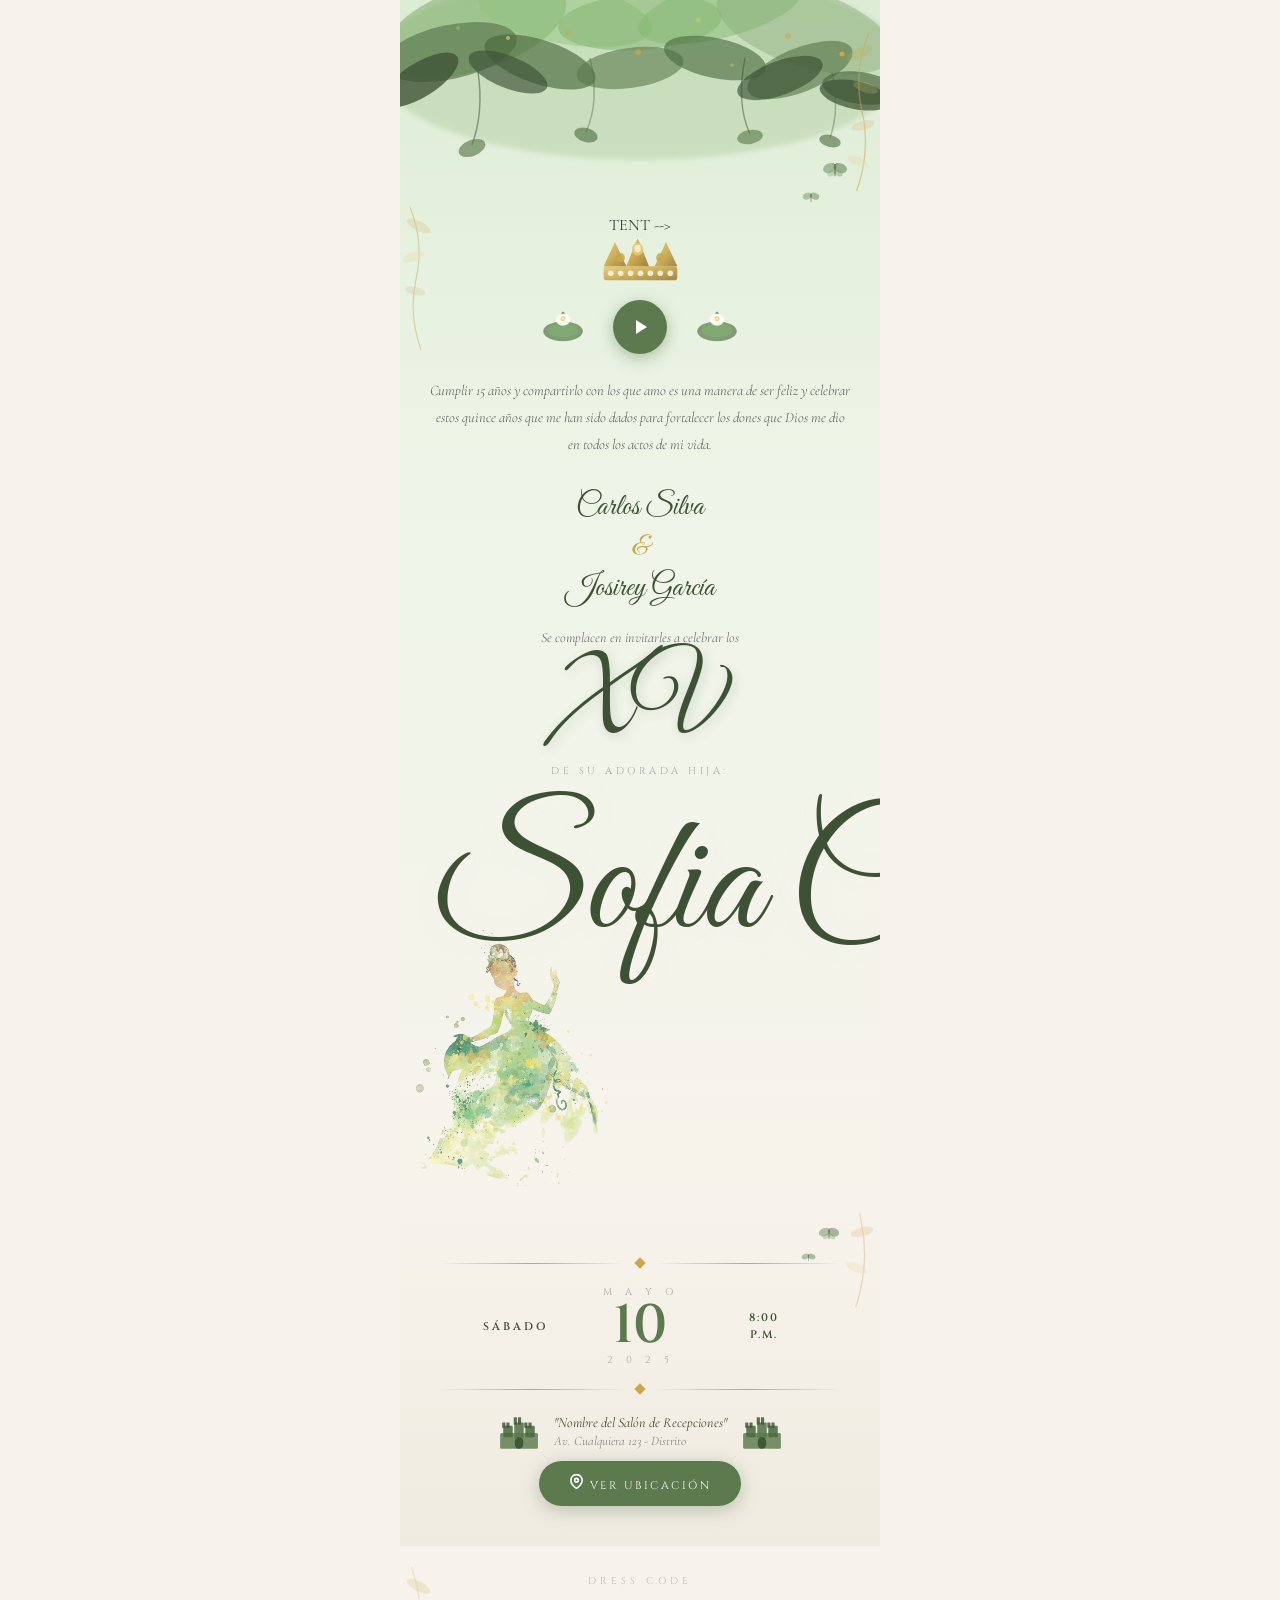
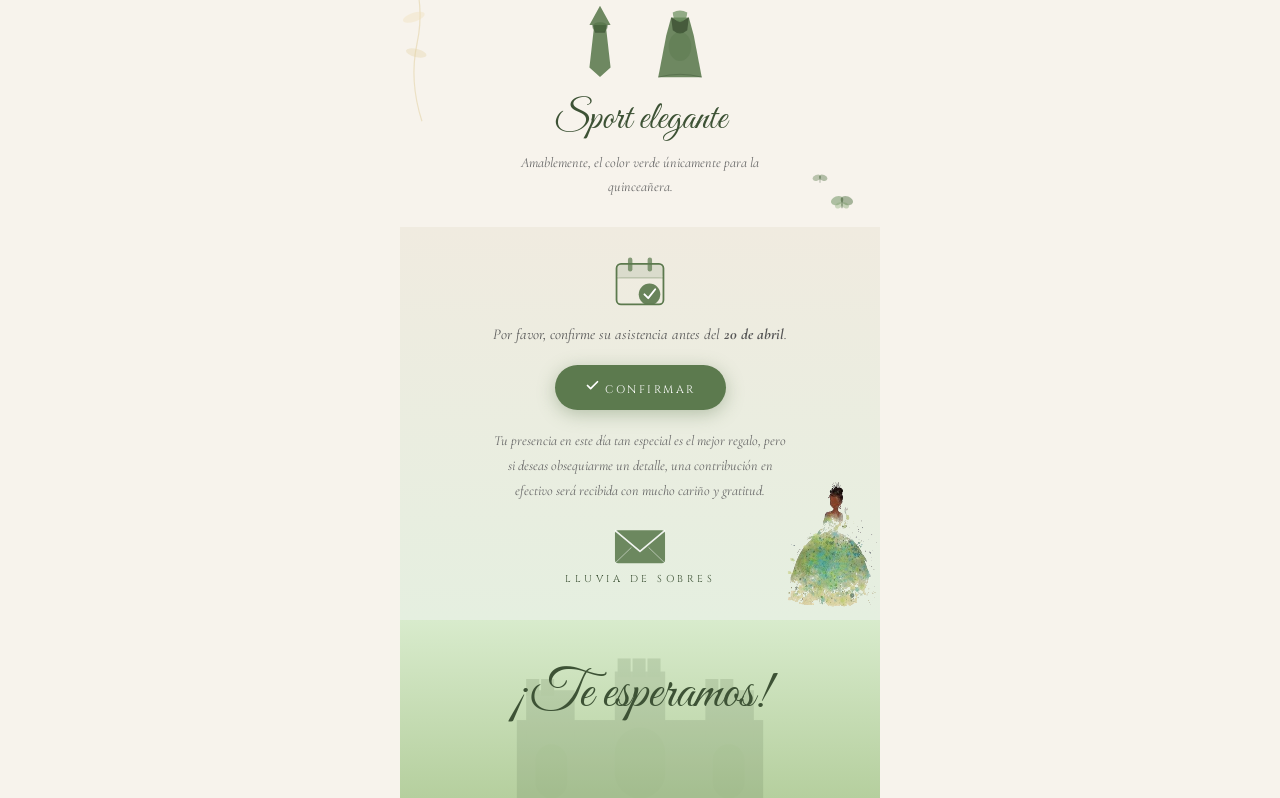
==== index.html @ 92b404f1 "Add files via upload" ====
<!DOCTYPE html>
<html lang="es">
<head>
<meta charset="UTF-8">
<meta name="viewport" content="width=device-width, initial-scale=1.0">
<title>XV Años - Sofia Carlotta</title>
<link href="https://fonts.googleapis.com/css2?family=Great+Vibes&family=Cormorant+Garamond:ital,wght@0,300;0,400;1,300&family=Cinzel:wght@400;600&display=swap" rel="stylesheet">
<style>
  * { margin: 0; padding: 0; box-sizing: border-box; }
  :root {
    --green: #5C7A4E;
    --green-dark: #3d5235;
    --green-mid: #6B8F5E;
    --cream: #F7F3EC;
    --gold: #C9A84C;
    --gold-light: #e8c97a;
    --text: #3a3a3a;
  }
  body {
    background: var(--cream);
    font-family: 'Cormorant Garamond', serif;
    color: var(--text);
    max-width: 480px;
    margin: 0 auto;
    overflow-x: hidden;
  }
  @keyframes float {
    0%, 100% { transform: translateY(0px); }
    50% { transform: translateY(-8px); }
  }
  @keyframes floatSlow {
    0%, 100% { transform: translateY(0px) rotate(-1deg); }
    50% { transform: translateY(-10px) rotate(1deg); }
  }
  @keyframes flutter {
    0%, 100% { transform: rotate(-8deg) translateY(0); }
    50% { transform: rotate(8deg) translateY(-5px); }
  }
  @keyframes fadeUp {
    from { opacity: 0; transform: translateY(18px); }
    to { opacity: 1; transform: translateY(0); }
  }

  .hero {
    position: relative;
    text-align: center;
    padding-bottom: 180px;
    background: linear-gradient(180deg, #ddecd4 0%, #eef5e8 40%, var(--cream) 100%);
    overflow: hidden;
  }
  .top-leaves { width: 100%; display: block; }
  .hero-content {
    padding: 0 30px 40px 30px;
    animation: fadeUp 1s ease both;
    text-align: center;
    position: relative;
    z-index: 10;
  }
  .crown-wrap {
    width: 85px;
    margin: 0 auto 14px;
    display: block;
    animation: float 3s ease-in-out infinite;
  }
  .play-row {
    display: flex;
    align-items: center;
    justify-content: center;
    gap: 28px;
    margin-bottom: 24px;
  }
  .play-btn {
    width: 54px; height: 54px;
    background: var(--green);
    border-radius: 50%;
    display: flex;
    align-items: center;
    justify-content: center;
    box-shadow: 0 4px 16px rgba(92,122,78,0.45);
    cursor: pointer;
    flex-shrink: 0;
  }
  .lily-pad { width: 44px; }
  .quote-text {
    font-size: 14.5px;
    font-style: italic;
    color: #5a5a5a;
    line-height: 1.85;
    margin-bottom: 28px;
    font-weight: 300;
  }
  .parents-name {
    font-family: 'Great Vibes', cursive;
    font-size: 30px;
    color: var(--green-dark);
    line-height: 1.4;
  }
  .ampersand {
    font-family: 'Great Vibes', cursive;
    font-size: 28px;
    color: var(--gold);
    display: block;
    margin: 2px 0;
  }
  .invite-sub {
    font-size: 14px;
    font-style: italic;
    color: #777;
    margin: 20px 0 8px;
  }
  .xv-text {
    font-family: 'Great Vibes', cursive;
    font-size: 96px;
    color: var(--green-dark);
    line-height: 1;
    text-shadow: 2px 3px 12px rgba(61,82,53,0.18);
  }
  .adorada {
    font-family: 'Cinzel', serif;
    font-size: 10px;
    letter-spacing: 3.5px;
    color: #aaa;
    margin: 14px 0 6px;
    text-transform: uppercase;
    position: relative;
    z-index: 10;
  }
  .main-name {
    font-family: 'Great Vibes', cursive;
    font-size: 13vw;
    color: var(--green-dark);
    text-shadow: 2px 2px 0px rgba(247,243,236,0.8), 0px 0px 20px rgba(247,243,236,0.9);
    white-space: nowrap;
    text-align: center;
    display: block;
    width: 100%;
    margin-top: 5px;
    position: relative;
    z-index: 10;
  }

  /* Tiana positioned left in hero */
  .tiana-hero {
    position: absolute;
    left: -20px;
    bottom: -10px;
    width: 260px;
    animation: floatSlow 5s ease-in-out infinite;
    z-index: 1;
    pointer-events: none;
    opacity: 0.65;
  }
  /* Gold branch decorations */
  .branch-r {
    position: absolute;
    right: 0; top: 50%;
    transform: translateY(-50%);
    width: 72px;
    opacity: 0.5;
    pointer-events: none;
  }
  .branch-l {
    position: absolute;
    left: 0; top: 38%;
    width: 65px;
    opacity: 0.45;
    transform: scaleX(-1);
    pointer-events: none;
  }
  .butterfly-deco {
    position: absolute;
    pointer-events: none;
  }

  /* DIVIDER */
  .divider {
    display: flex; align-items: center; gap: 10px;
    margin: 18px 0;
  }
  .div-line {
    flex: 1; height: 1px;
    background: linear-gradient(to right, transparent, var(--gold), transparent);
  }
  .div-diamond {
    width: 8px; height: 8px;
    background: var(--gold);
    transform: rotate(45deg);
    flex-shrink: 0;
  }

  /* DATE */
  .date-section {
    background: linear-gradient(180deg, var(--cream) 0%, #f0ebe0 100%);
    padding: 28px 38px;
    text-align: center;
    position: relative;
    overflow: hidden;
  }
  .date-grid {
    display: grid;
    grid-template-columns: 1fr auto 1fr;
    align-items: center;
    gap: 8px;
    margin: 16px 0;
  }
  .date-label {
    font-family: 'Cinzel', serif;
    font-size: 11px; letter-spacing: 3px;
    color: var(--green-dark); font-weight: 600;
  }
  .date-center { text-align: center; }
  .date-small {
    font-family: 'Cinzel', serif;
    font-size: 10px; letter-spacing: 5px; color: #aaa;
  }
  .date-big {
    font-family: 'Cinzel', serif;
    font-size: 54px; color: var(--green); font-weight: 600; line-height: 1;
  }
  .date-time {
    font-family: 'Cinzel', serif;
    font-size: 11px; letter-spacing: 2px;
    color: var(--green-dark); font-weight: 600; line-height: 1.6;
  }
  .venue-row {
    display: flex; align-items: center;
    justify-content: center; gap: 14px;
    margin: 16px 0 12px;
  }
  .castle-ico { width: 42px; flex-shrink: 0; }
  .venue-name {
    font-size: 14px; color: var(--green-dark);
    font-style: italic; line-height: 1.5; text-align: left;
  }
  .venue-addr {
    font-size: 13px; color: #888;
    font-style: italic; text-align: left;
  }
  .btn {
    display: inline-flex; align-items: center; gap: 8px;
    background: var(--green); color: white;
    padding: 13px 30px; border-radius: 50px;
    font-family: 'Cinzel', serif;
    font-size: 11px; letter-spacing: 2.5px;
    margin: 12px auto; cursor: pointer;
    box-shadow: 0 4px 18px rgba(92,122,78,0.38);
    transition: all 0.3s; border: none;
    text-decoration: none; display: block;
    width: fit-content;
  }
  .btn:hover { background: var(--green-dark); transform: translateY(-2px); }

  /* DRESS */
  .dress-section {
    padding: 28px 40px; text-align: center;
    background: var(--cream); position: relative; overflow: hidden;
  }
  .dress-label {
    font-family: 'Cinzel', serif;
    font-size: 10px; letter-spacing: 4px; color: #bbb; margin-bottom: 14px;
  }
  .dress-icons-row {
    display: flex; justify-content: center; gap: 30px; margin: 12px 0;
  }
  .dress-ico { width: 50px; }
  .dress-style {
    font-family: 'Great Vibes', cursive;
    font-size: 38px; color: var(--green-dark); margin: 8px 0;
  }
  .dress-note {
    font-size: 14px; font-style: italic; color: #666;
    line-height: 1.7; max-width: 280px; margin: 0 auto;
  }

  /* CONFIRM */
  .confirm-section {
    padding: 28px 40px; text-align: center;
    background: linear-gradient(180deg, #f0ebe0 0%, #e5efe0 100%);
    position: relative; overflow: hidden;
  }
  .cal-ico { width: 52px; margin: 0 auto 14px; display: block; }
  .confirm-text {
    font-size: 15px; font-style: italic; color: #555;
    line-height: 1.75; margin-bottom: 18px;
  }
  .gift-text {
    font-size: 14px; font-style: italic; color: #666;
    line-height: 1.8; max-width: 300px; margin: 18px auto 22px;
  }
  .env-ico { width: 54px; margin: 0 auto 6px; display: block; }
  .lluvia-label {
    font-family: 'Cinzel', serif;
    font-size: 10px; letter-spacing: 3.5px; color: var(--green-dark); margin-bottom: 6px;
  }

  /* FOOTER */
  .footer {
    background: linear-gradient(180deg, #d8ebcc 0%, #b5cf9e 100%);
    padding: 40px 35px 70px;
    text-align: center; position: relative; overflow: hidden;
  }
  .te-esp {
    font-family: 'Great Vibes', cursive;
    font-size: 54px; color: var(--green-dark);
    position: relative; z-index: 2;
  }
  .castle-footer {
    position: absolute; bottom: 0; left: 50%;
    transform: translateX(-50%);
    width: 280px; opacity: 0.13;
  }
</style>
</head>
<body>
  <!-- BACKGROUND MUSIC -->
  <audio id="bgMusic" loop>
    <source src="[data-uri]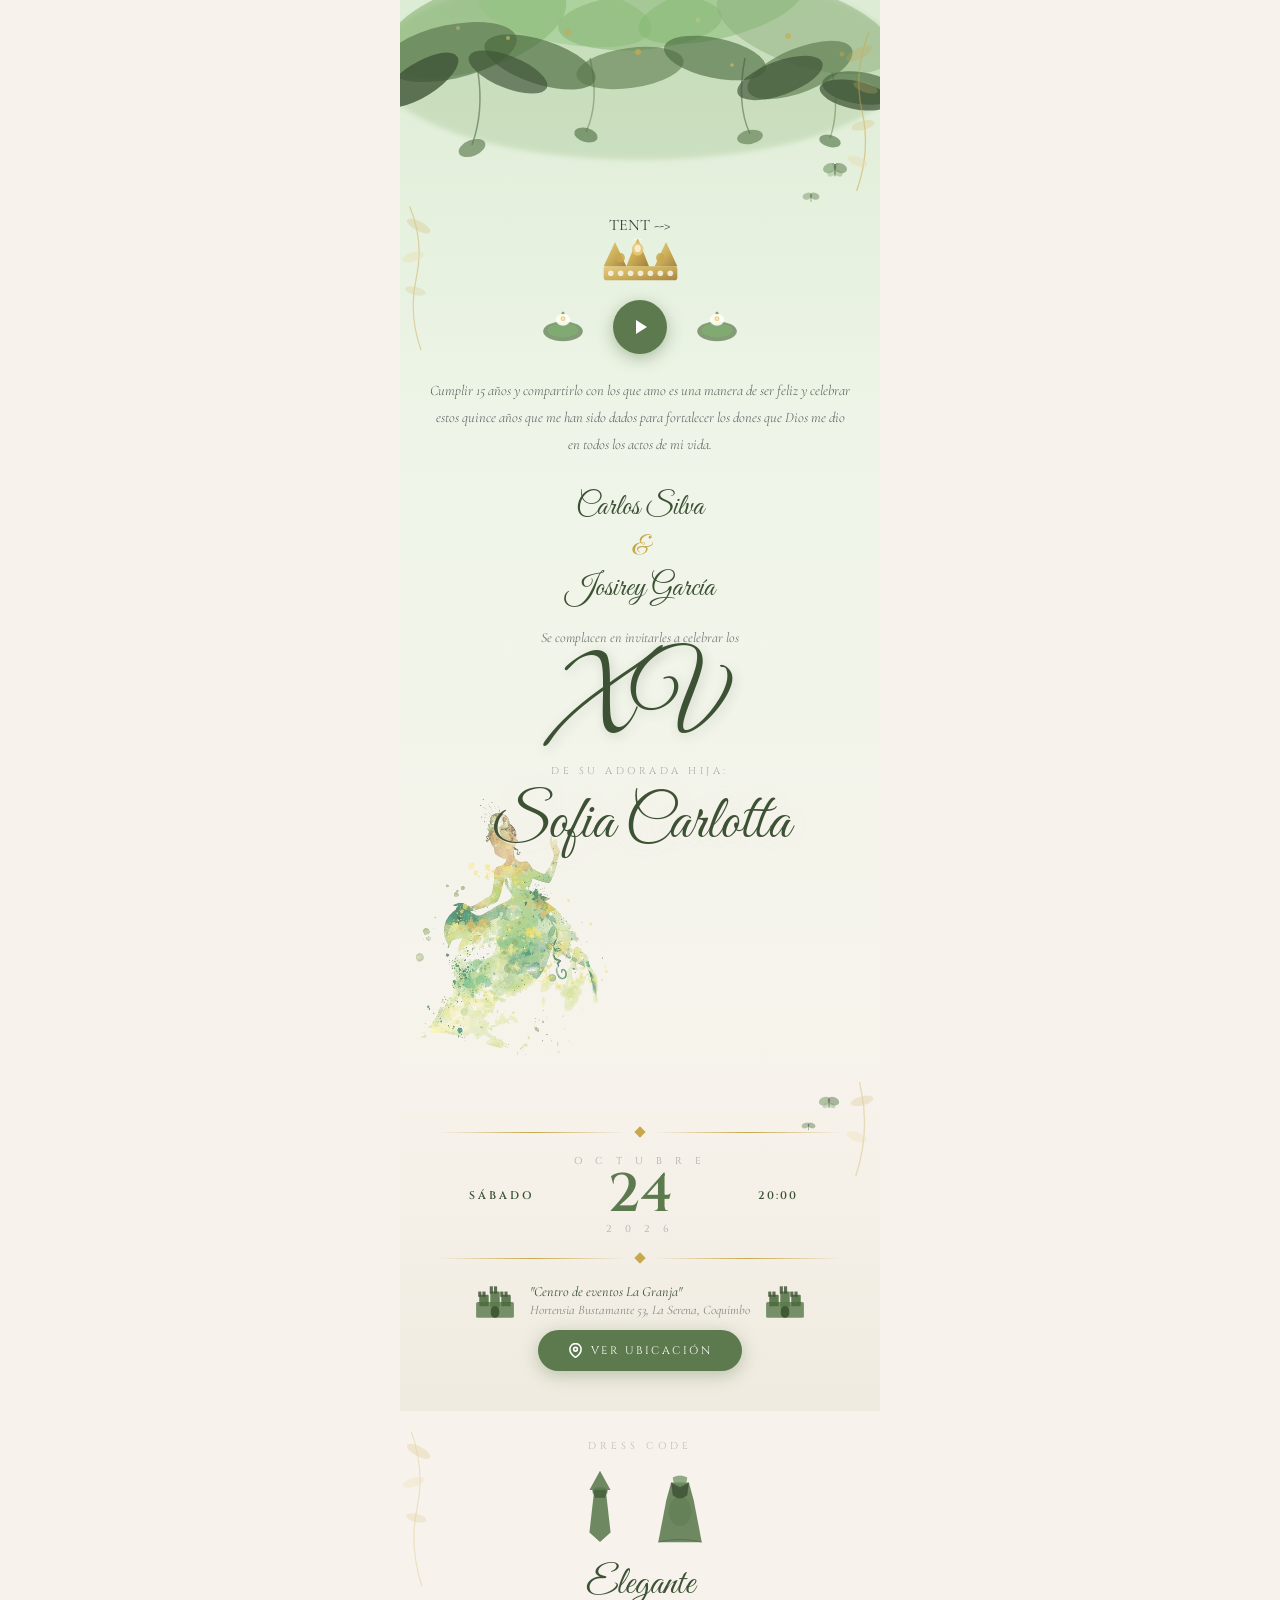
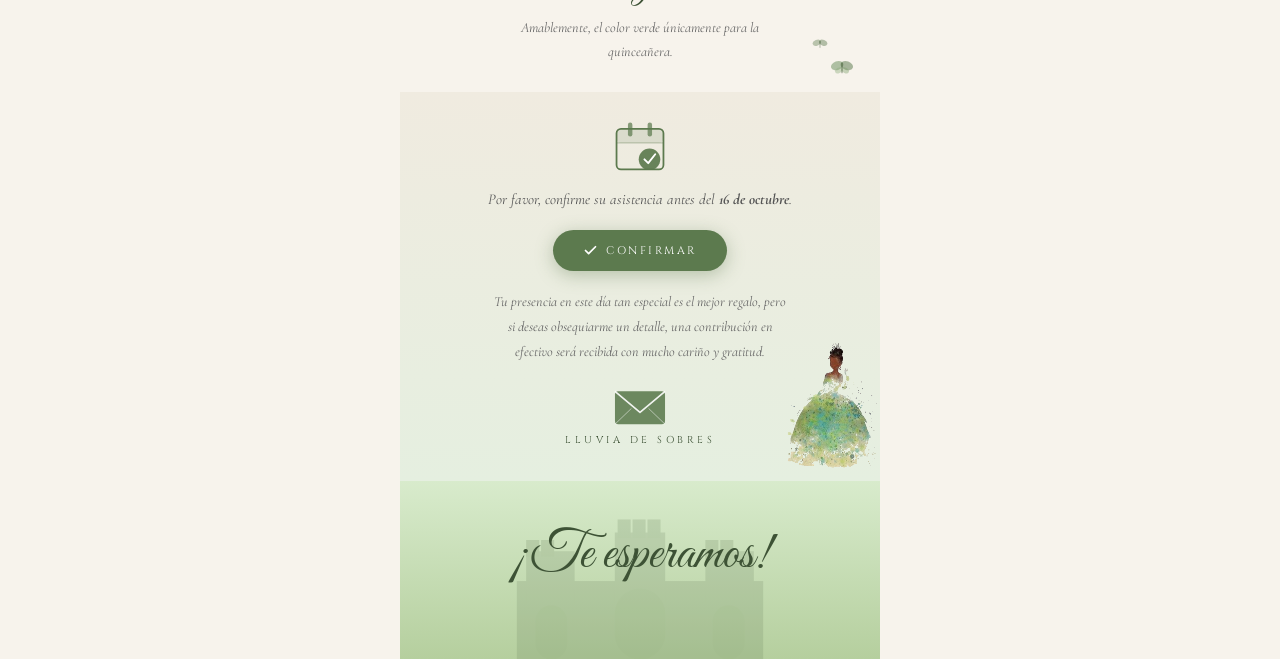
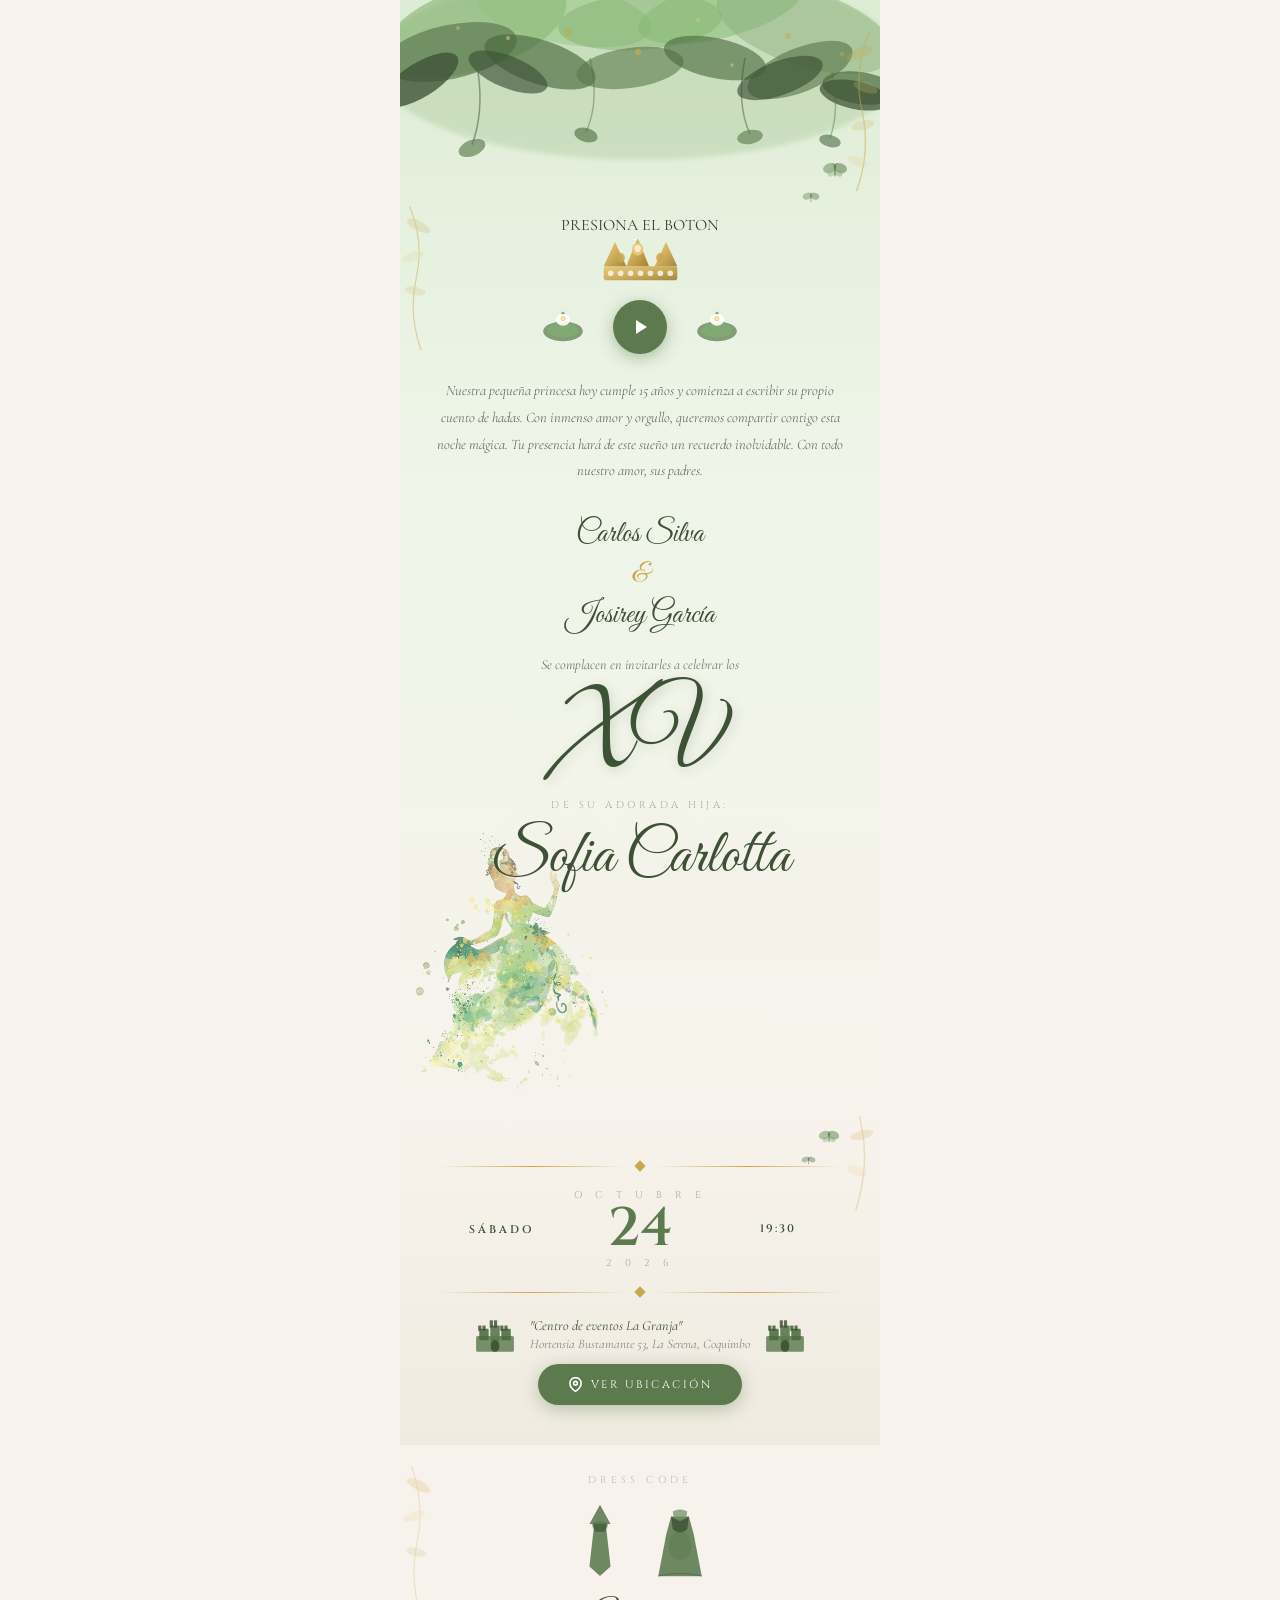
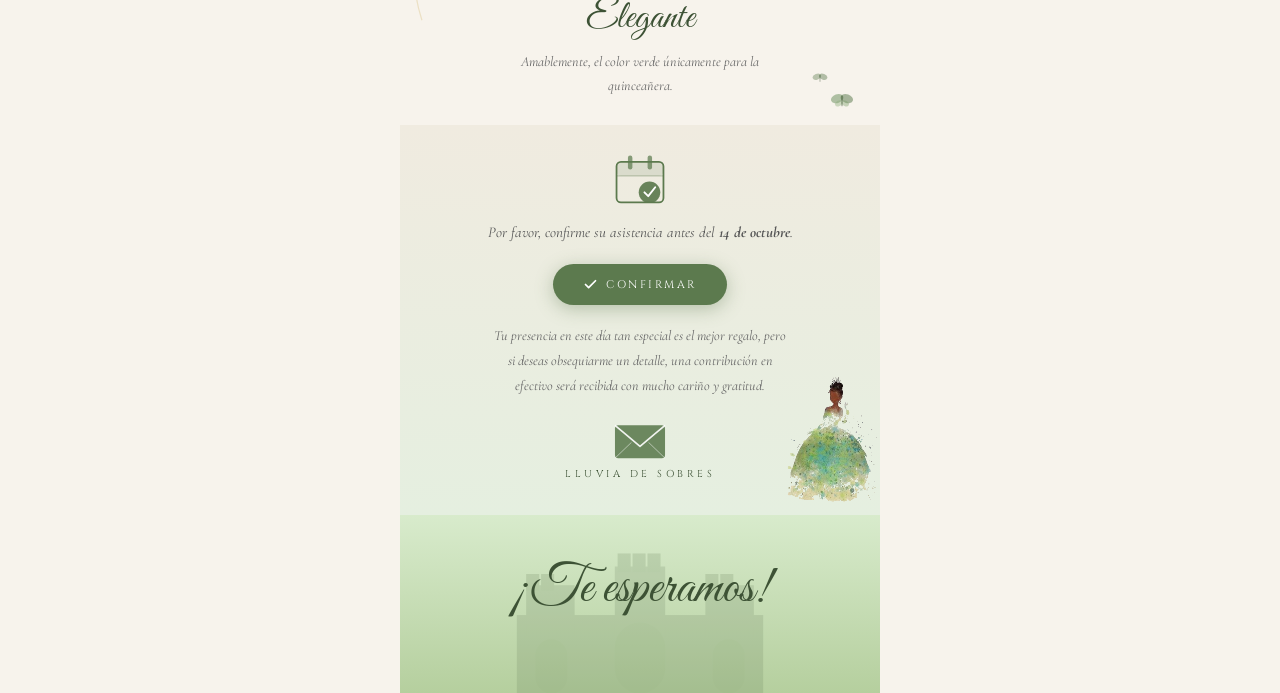
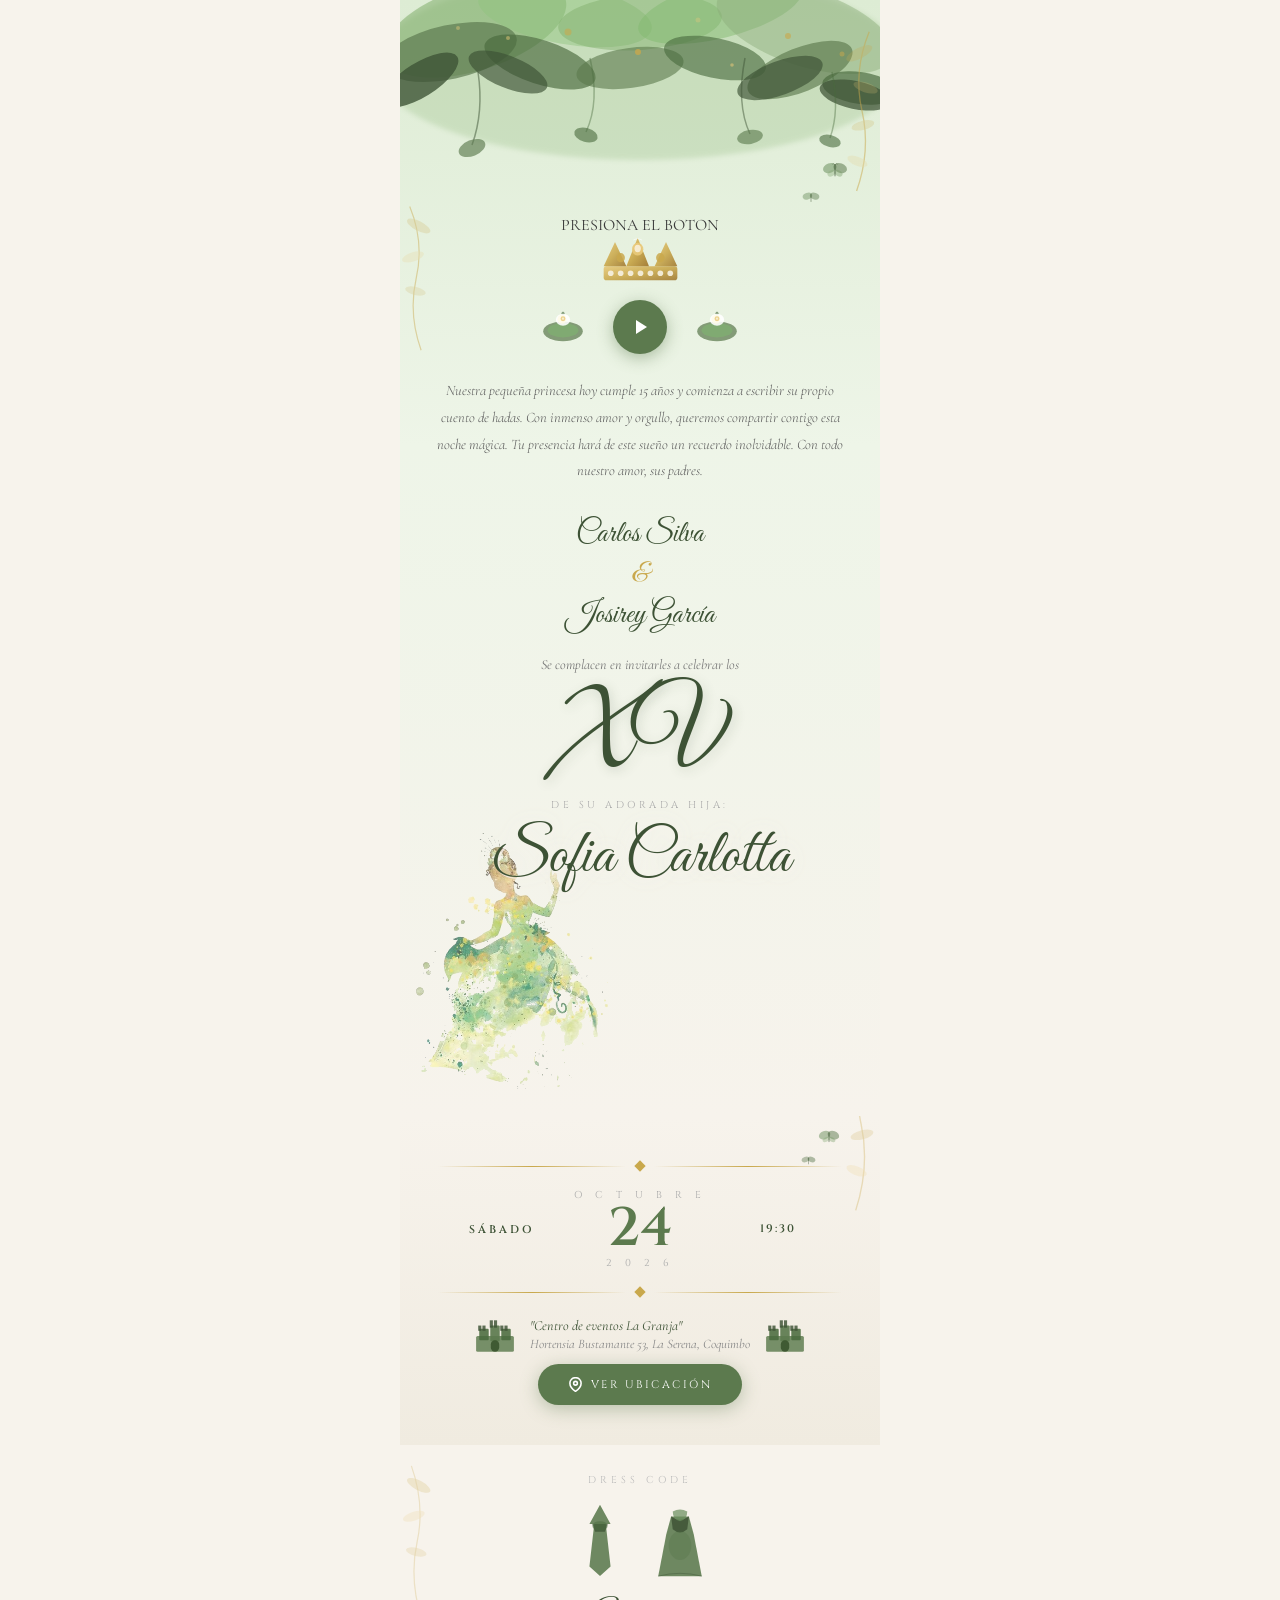
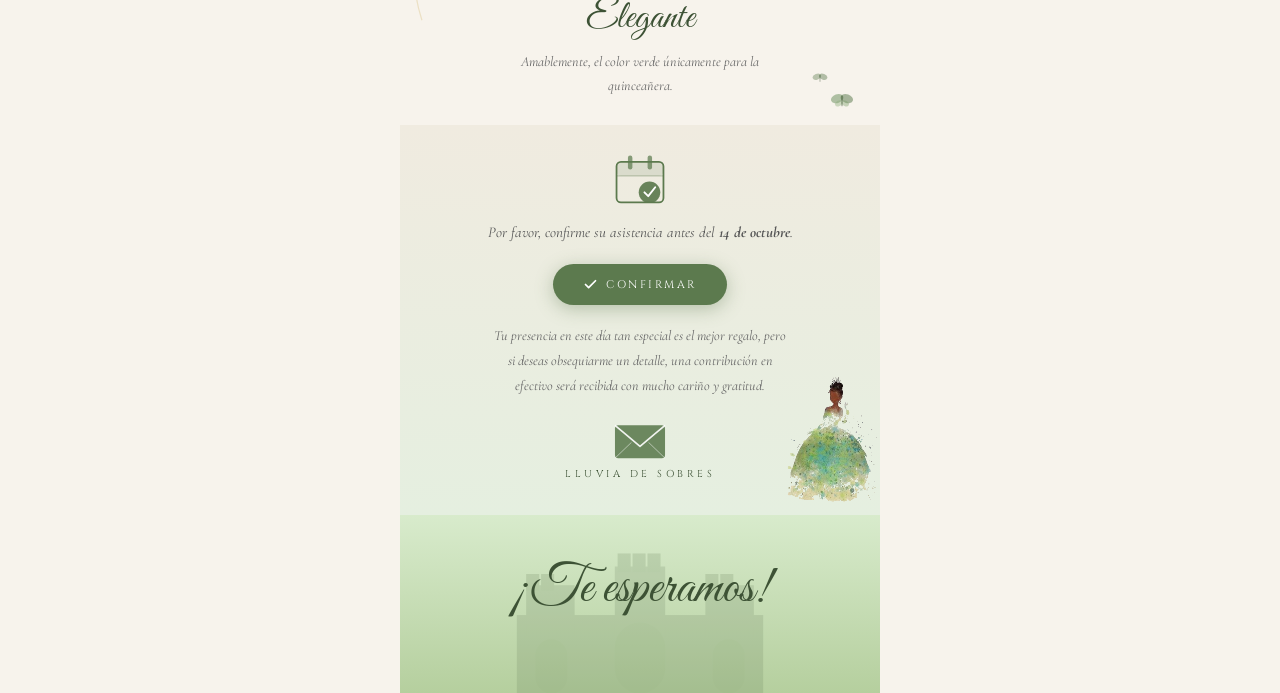
